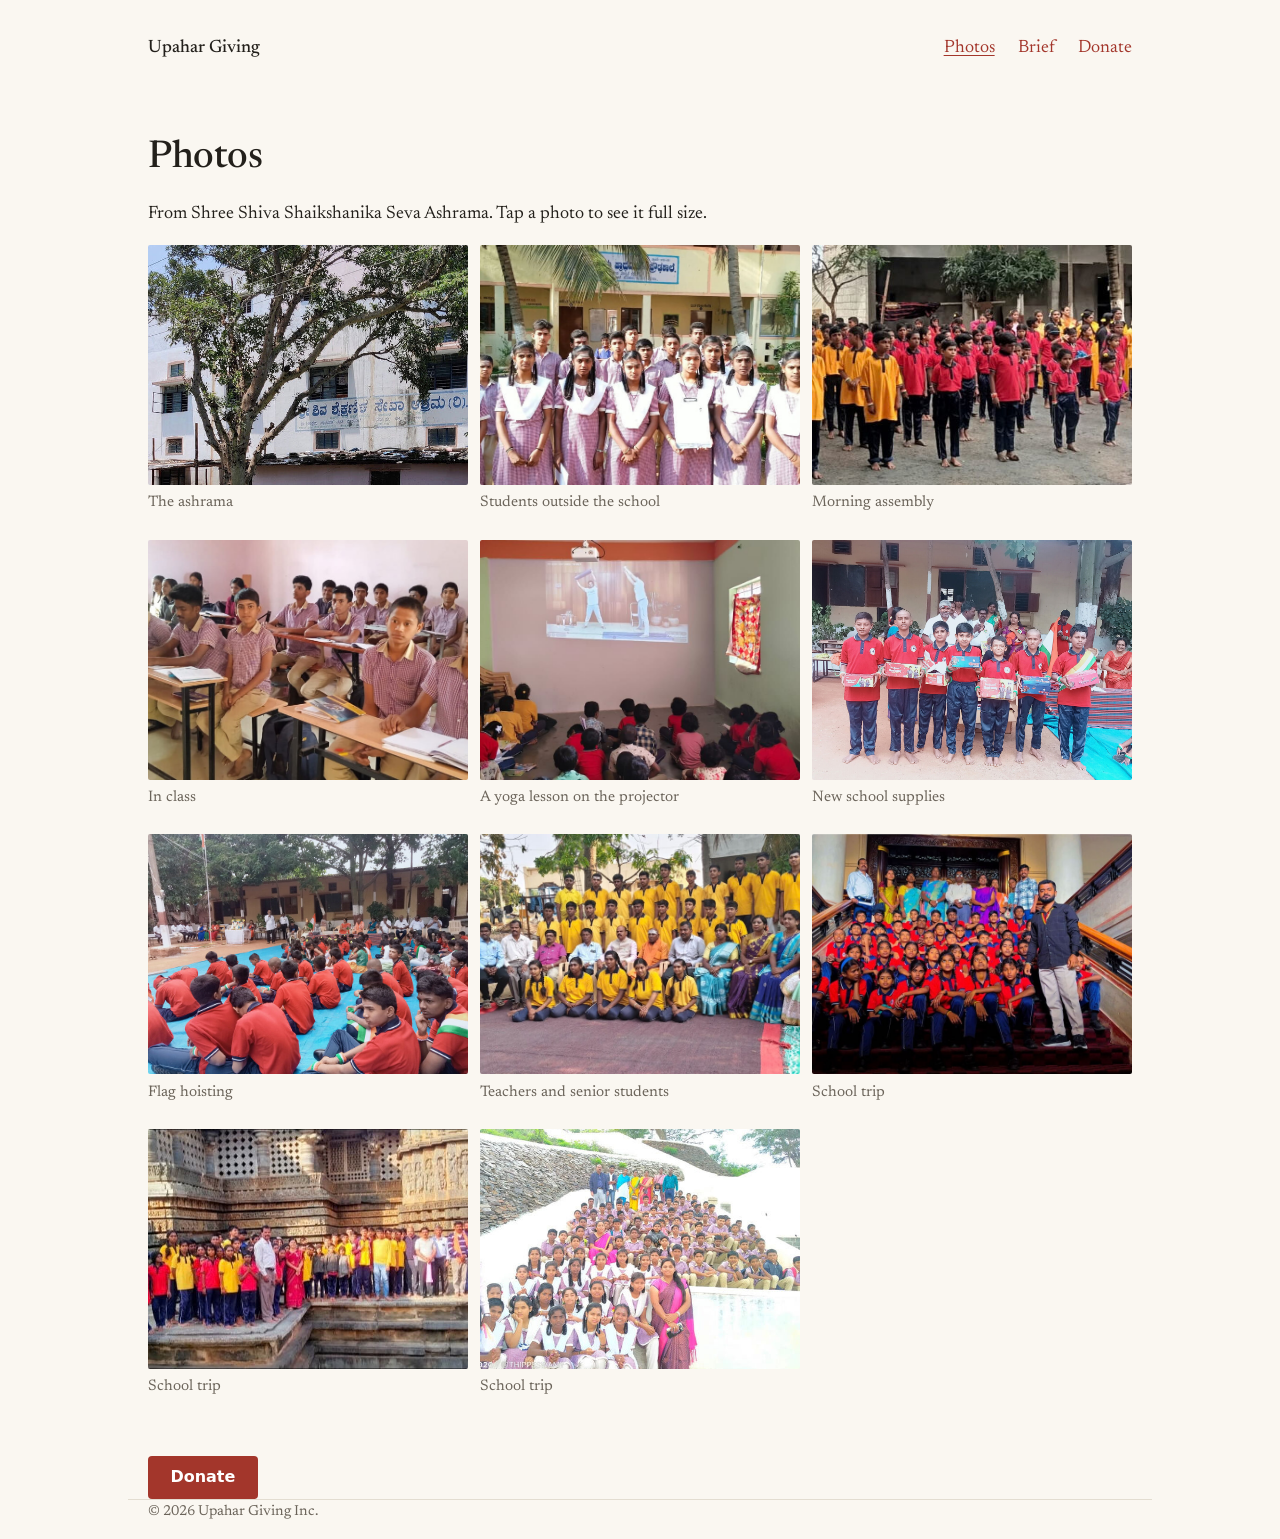
==== photos.html @ ff689ec1 "Add photos page and menu; reframe copy around Upahar's own teaching program (11 teachers, $16k goal)" ====
<!doctype html>
<html lang="en">
<head>
<meta charset="utf-8">
<meta name="viewport" content="width=device-width, initial-scale=1">
<title>Photos · Upahar Giving</title>
<meta name="description" content="Photos from Shree Shiva Shaikshanika Seva Ashrama, near Tumakuru, Karnataka.">
<link rel="preconnect" href="https://fonts.googleapis.com">
<link rel="preconnect" href="https://fonts.gstatic.com" crossorigin>
<link href="https://fonts.googleapis.com/css2?family=Newsreader:opsz,wght@6..72,400;6..72,500&display=swap" rel="stylesheet">
<link rel="stylesheet" href="style.css">
</head>
<body class="photos-page">

<header class="wrap top">
  <a href="/" class="name">Upahar Giving</a>
  <nav>
    <a href="photos.html" aria-current="page">Photos</a>
    <a href="Upahar_Giving_Partnership_Brief.pdf" target="_blank" rel="noopener">Brief</a>
    <a href="https://givebutter.com/upahar-teachers">Donate</a>
  </nav>
</header>

<main>
  <section class="wrap intro">
    <h1>Photos</h1>
    <p>From Shree Shiva Shaikshanika Seva Ashrama. Tap a photo to see it full size.</p>
  </section>

  <!-- ponytail: no lightbox; each photo links to the full file -->
  <div class="wrap gallery">
  <figure><a href="img/building.jpg"><img src="img/building.jpg" width="601" height="764" alt="The ashrama building behind a tree" loading="lazy"></a><figcaption>The ashrama</figcaption></figure>
  <figure><a href="img/students.jpg"><img src="img/students.jpg" width="1120" height="517" alt="Students in uniform outside the school" loading="lazy"></a><figcaption>Students outside the school</figcaption></figure>
  <figure><a href="img/assembly.jpg"><img src="img/assembly.jpg" width="941" height="339" alt="Morning assembly in the school yard" loading="lazy"></a><figcaption>Morning assembly</figcaption></figure>
  <figure><a href="img/classroom.jpg"><img src="img/classroom.jpg" width="1120" height="517" alt="Students at their desks" loading="lazy"></a><figcaption>In class</figcaption></figure>
  <figure><a href="img/projector.jpg"><img src="img/projector.jpg" width="1280" height="570" alt="Younger children watching a yoga lesson on a projector" loading="lazy"></a><figcaption>A yoga lesson on the projector</figcaption></figure>
  <figure><a href="img/gifts.jpg"><img src="img/gifts.jpg" width="1248" height="936" alt="Boys holding new school supplies" loading="lazy"></a><figcaption>New school supplies</figcaption></figure>
  <figure><a href="img/flag-day.jpg"><img src="img/flag-day.jpg" width="832" height="624" alt="Students seated outdoors at a flag-hoisting ceremony" loading="lazy"></a><figcaption>Flag hoisting</figcaption></figure>
  <figure><a href="img/teachers.jpg"><img src="img/teachers.jpg" width="1120" height="499" alt="Teachers and senior students in a group photo" loading="lazy"></a><figcaption>Teachers and senior students</figcaption></figure>
  <figure><a href="img/trip-palace.jpg"><img src="img/trip-palace.jpg" width="960" height="540" alt="Students on a grand staircase during a school trip" loading="lazy"></a><figcaption>School trip</figcaption></figure>
  <figure><a href="img/trip-temple.jpg"><img src="img/trip-temple.jpg" width="720" height="325" alt="Students and teachers in front of a carved stone temple" loading="lazy"></a><figcaption>School trip</figcaption></figure>
  <figure><a href="img/trip-steps.jpg"><img src="img/trip-steps.jpg" width="537" height="480" alt="Students and teachers sitting on stone steps" loading="lazy"></a><figcaption>School trip</figcaption></figure>
</div>

  <p class="wrap"><a class="button" href="https://givebutter.com/upahar-teachers">Donate</a></p>
</main>

<footer class="wrap">
  <p>© 2026 Upahar Giving Inc.</p>
</footer>

</body>
</html>
---- style.css ----
:root {
  --paper: #faf7f1;
  --ink: #23201b;
  --muted: #6b645a;
  --rule: #e3ddd1;
  --accent: #a3362b; /* the red of the school uniforms */
  color-scheme: light;
}

* { box-sizing: border-box; }

body {
  margin: 0;
  background: var(--paper);
  color: var(--ink);
  font: 400 1.125rem/1.6 "Newsreader", Georgia, serif;
  -webkit-font-smoothing: antialiased;
}

.wrap { max-width: 40rem; margin: 0 auto; padding: 0 1.25rem; }

a { color: var(--accent); text-underline-offset: 0.15em; }

.top {
  display: flex;
  justify-content: space-between;
  align-items: baseline;
  padding-top: 1.5rem;
  padding-bottom: 1.5rem;
}
.top .name { color: var(--ink); text-decoration: none; font-weight: 500; }
.top nav { display: flex; gap: 0.25rem; margin-right: -0.6rem; }
/* padding gives each link a 44px tap target without changing how it looks */
.top nav a { padding: 0.6rem; text-decoration: none; }
.top nav a:hover, .top nav a[aria-current] { text-decoration: underline; }

h1 {
  font-size: clamp(1.75rem, 5vw, 2.4rem);
  line-height: 1.15;
  font-weight: 500;
  letter-spacing: -0.01em;
  margin: 2.5rem 0 1.25rem;
  text-wrap: balance;
}

h2 {
  font-size: 0.85rem;
  font-family: system-ui, sans-serif;
  font-weight: 600;
  letter-spacing: 0.06em;
  text-transform: uppercase;
  color: var(--muted);
  margin: 0 0 0.75rem;
}

section { margin: 3.5rem 0; }
p { margin: 0 0 1rem; }

.button {
  display: inline-block;
  background: var(--accent);
  color: #fff;
  text-decoration: none;
  font: 600 1rem/1 system-ui, sans-serif;
  padding: 0.85rem 1.4rem;
  border-radius: 4px;
  margin-top: 0.5rem;
}
.button:hover { background: #8a2c23; }
.button:focus-visible, a:focus-visible { outline: 2px solid var(--accent); outline-offset: 3px; }

img { display: block; width: 100%; height: auto; border-radius: 2px; }

.wide, .pair { margin: 3rem 0; }
.pair { display: grid; grid-template-columns: 1fr 1fr; gap: 0.75rem; }
.pair img { aspect-ratio: 4 / 3; object-fit: cover; }
@media (max-width: 34rem) { .pair { grid-template-columns: 1fr; } }

.facts { margin: 0 0 1.5rem; border-top: 1px solid var(--rule); }
.facts div {
  display: grid;
  grid-template-columns: 7.5rem 1fr;
  gap: 1rem;
  padding: 0.75rem 0;
  border-bottom: 1px solid var(--rule);
}
.facts dt { font-weight: 500; font-variant-numeric: tabular-nums; }
.facts dd { margin: 0; color: var(--muted); }

address { font-style: normal; }

.photos-page .wrap { max-width: 64rem; }
.gallery {
  margin-bottom: 3rem;
  display: grid;
  grid-template-columns: repeat(auto-fill, minmax(18rem, 1fr));
  gap: 1.5rem 0.75rem;
}
.gallery figure { margin: 0; }
.gallery img { aspect-ratio: 4 / 3; object-fit: cover; }
.gallery figcaption { margin-top: 0.4rem; font-size: 0.95rem; color: var(--muted); }

footer {
  margin-top: 4rem;
  padding-top: 1.5rem;
  padding-bottom: 3rem;
  border-top: 1px solid var(--rule);
  color: var(--muted);
  font-size: 0.9rem;
}
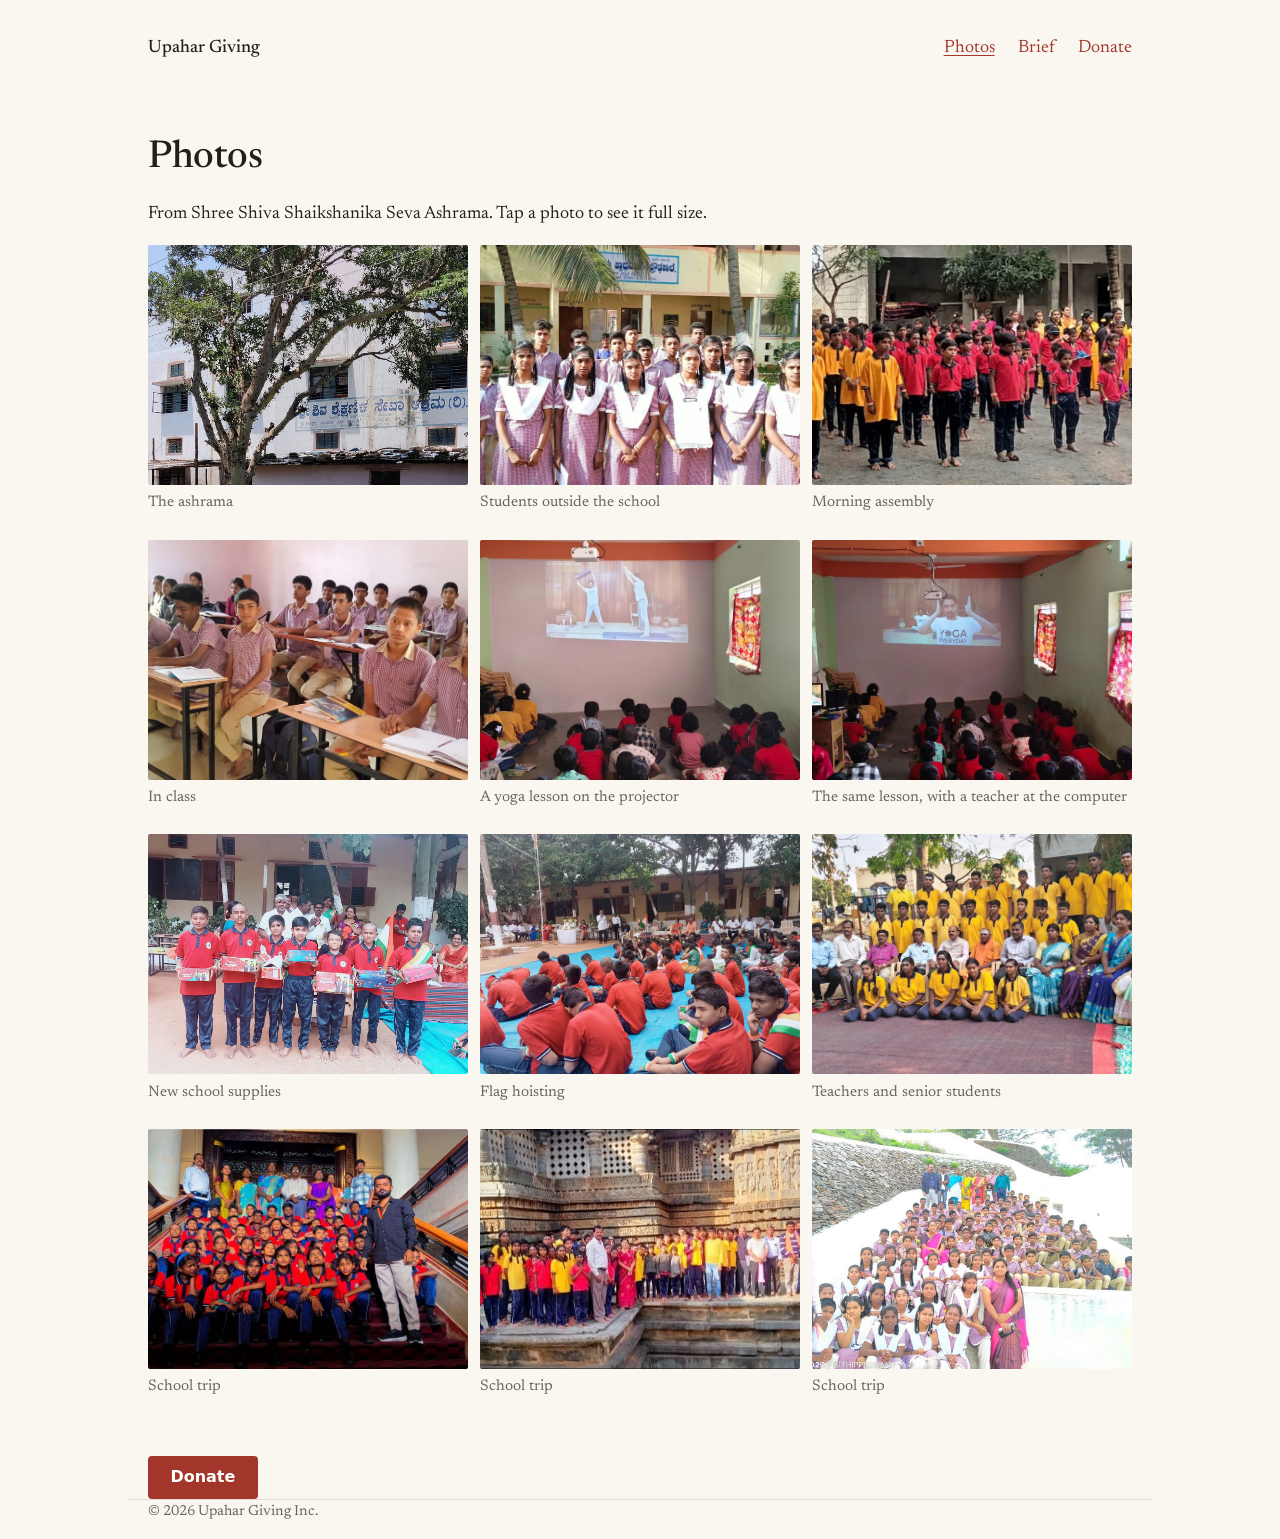
==== commit 68a070d8: "Add projector-room photo" ====
--- a/photos.html
+++ b/photos.html
@@ -34,6 +34,7 @@
   <figure><a href="img/assembly.jpg"><img src="img/assembly.jpg" width="941" height="339" alt="Morning assembly in the school yard" loading="lazy"></a><figcaption>Morning assembly</figcaption></figure>
   <figure><a href="img/classroom.jpg"><img src="img/classroom.jpg" width="1120" height="517" alt="Students at their desks" loading="lazy"></a><figcaption>In class</figcaption></figure>
   <figure><a href="img/projector.jpg"><img src="img/projector.jpg" width="1280" height="570" alt="Younger children watching a yoga lesson on a projector" loading="lazy"></a><figcaption>A yoga lesson on the projector</figcaption></figure>
+  <figure><a href="img/projector-room.jpg"><img src="img/projector-room.jpg" width="1280" height="570" alt="Children seated on the floor watching the projector while a teacher sits at the computer" loading="lazy"></a><figcaption>The same lesson, with a teacher at the computer</figcaption></figure>
   <figure><a href="img/gifts.jpg"><img src="img/gifts.jpg" width="1248" height="936" alt="Boys holding new school supplies" loading="lazy"></a><figcaption>New school supplies</figcaption></figure>
   <figure><a href="img/flag-day.jpg"><img src="img/flag-day.jpg" width="832" height="624" alt="Students seated outdoors at a flag-hoisting ceremony" loading="lazy"></a><figcaption>Flag hoisting</figcaption></figure>
   <figure><a href="img/teachers.jpg"><img src="img/teachers.jpg" width="1120" height="499" alt="Teachers and senior students in a group photo" loading="lazy"></a><figcaption>Teachers and senior students</figcaption></figure>
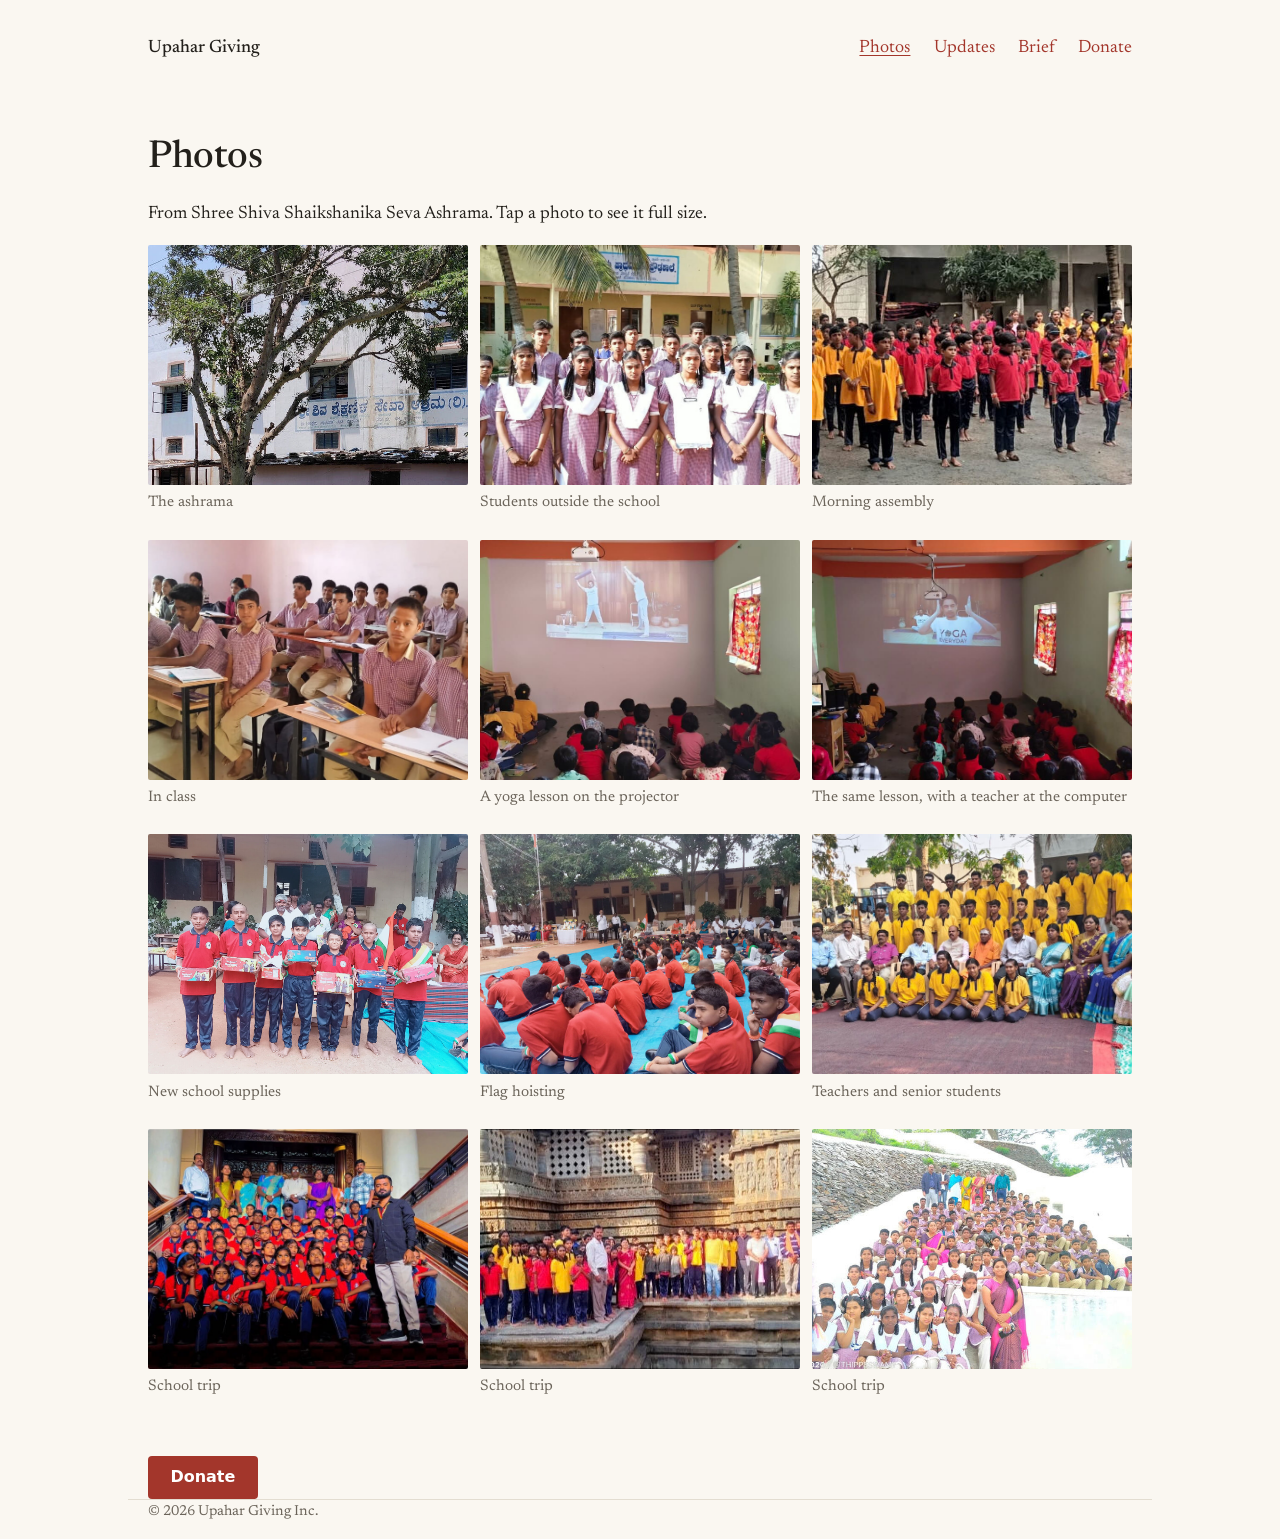
==== commit 0ab0f407: "Add Updates page on the pivot; public brief; Donate links to new education campaign" ====
--- a/photos.html
+++ b/photos.html
@@ -9,6 +9,7 @@
 <link rel="preconnect" href="https://fonts.gstatic.com" crossorigin>
 <link href="https://fonts.googleapis.com/css2?family=Newsreader:opsz,wght@6..72,400;6..72,500&display=swap" rel="stylesheet">
 <link rel="stylesheet" href="style.css">
+<script data-goatcounter="https://upahargiving.goatcounter.com/count" async src="//gc.zgo.at/count.js"></script>
 </head>
 <body class="photos-page">
 
@@ -16,8 +17,9 @@
   <a href="/" class="name">Upahar Giving</a>
   <nav>
     <a href="photos.html" aria-current="page">Photos</a>
+    <a href="updates.html">Updates</a>
     <a href="Upahar_Giving_Partnership_Brief.pdf" target="_blank" rel="noopener">Brief</a>
-    <a href="https://givebutter.com/upahar-teachers">Donate</a>
+    <a href="https://givebutter.com/upahar-education" data-goatcounter-click="donate">Donate</a>
   </nav>
 </header>
 
@@ -43,7 +45,7 @@
   <figure><a href="img/trip-steps.jpg"><img src="img/trip-steps.jpg" width="537" height="480" alt="Students and teachers sitting on stone steps" loading="lazy"></a><figcaption>School trip</figcaption></figure>
 </div>
 
-  <p class="wrap"><a class="button" href="https://givebutter.com/upahar-teachers">Donate</a></p>
+  <p class="wrap"><a class="button" href="https://givebutter.com/upahar-education" data-goatcounter-click="donate">Donate</a></p>
 </main>
 
 <footer class="wrap">
--- a/style.css
+++ b/style.css
@@ -89,6 +89,9 @@
 
 address { font-style: normal; }
 
+.date { color: var(--muted); font-size: 0.95rem; margin-top: -0.5rem; }
+article h2 { margin-top: 2.5rem; }
+
 .photos-page .wrap { max-width: 64rem; }
 .gallery {
   margin-bottom: 3rem;
